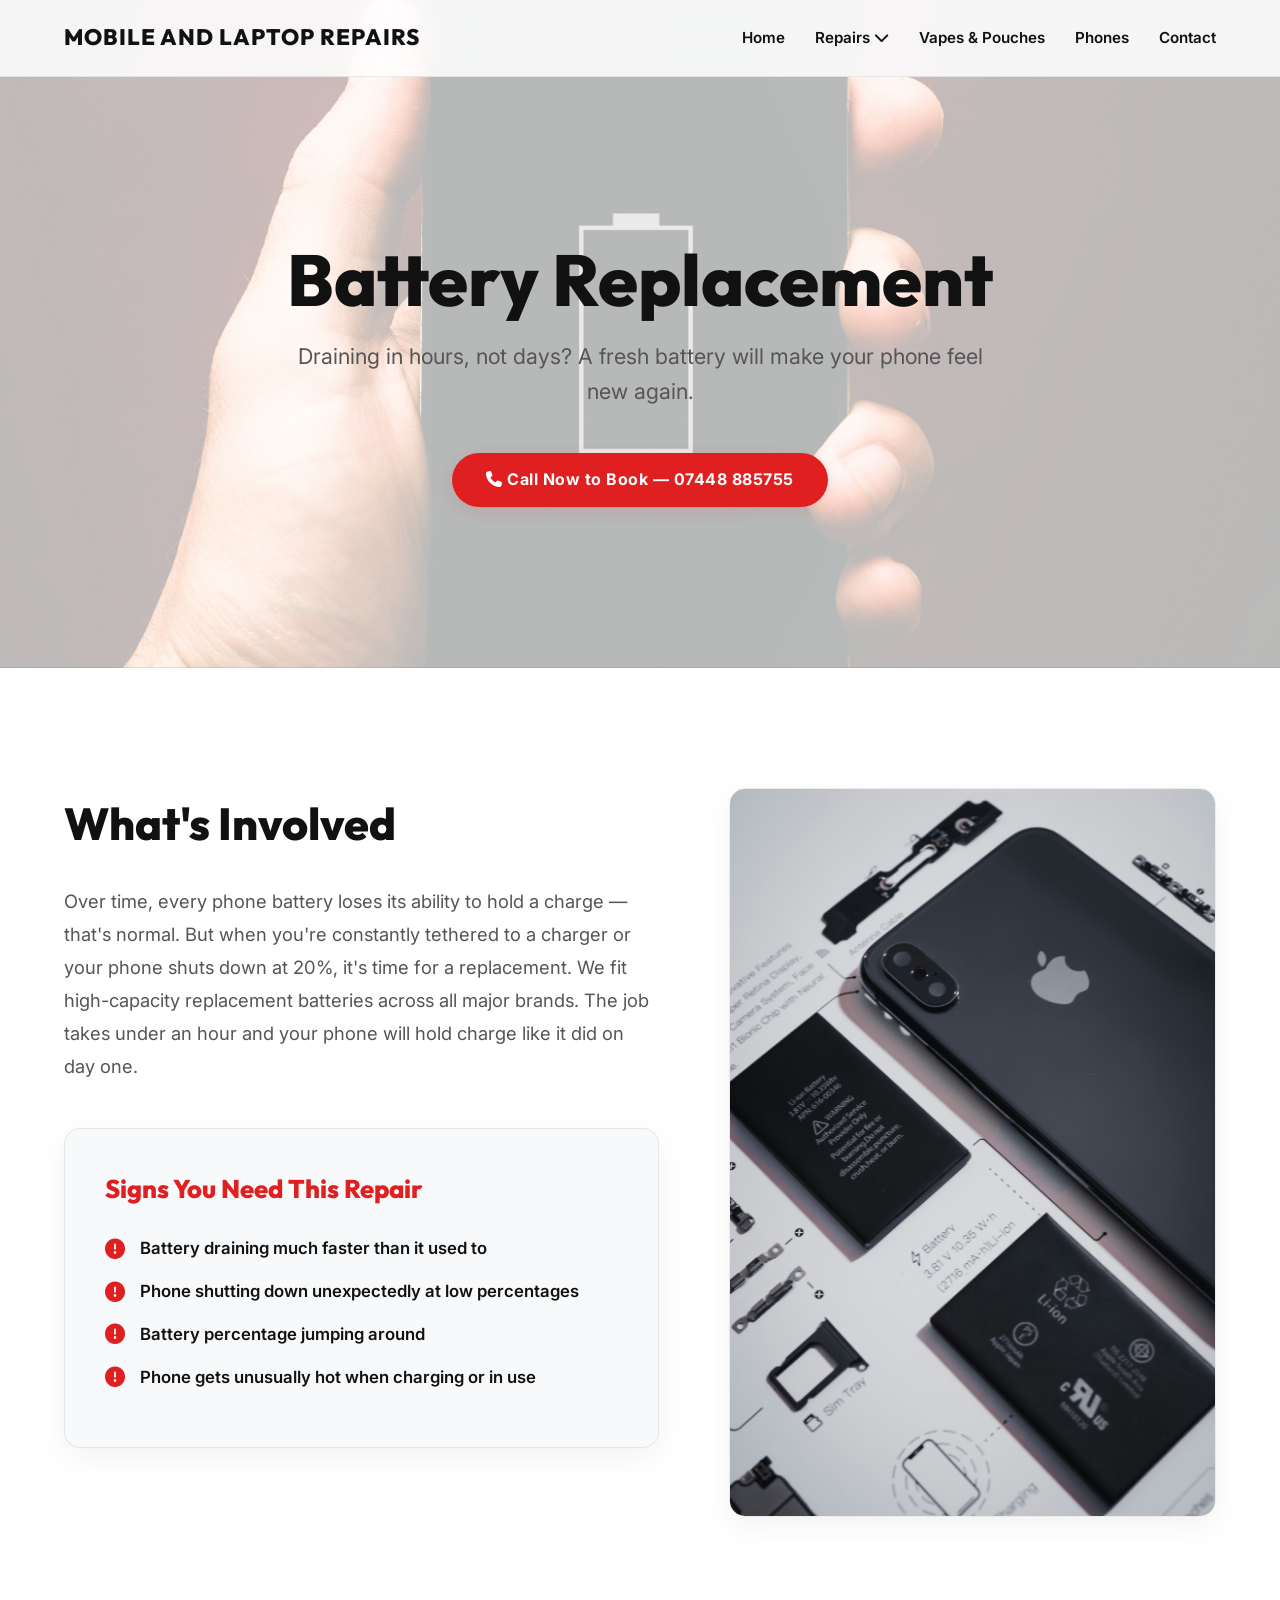
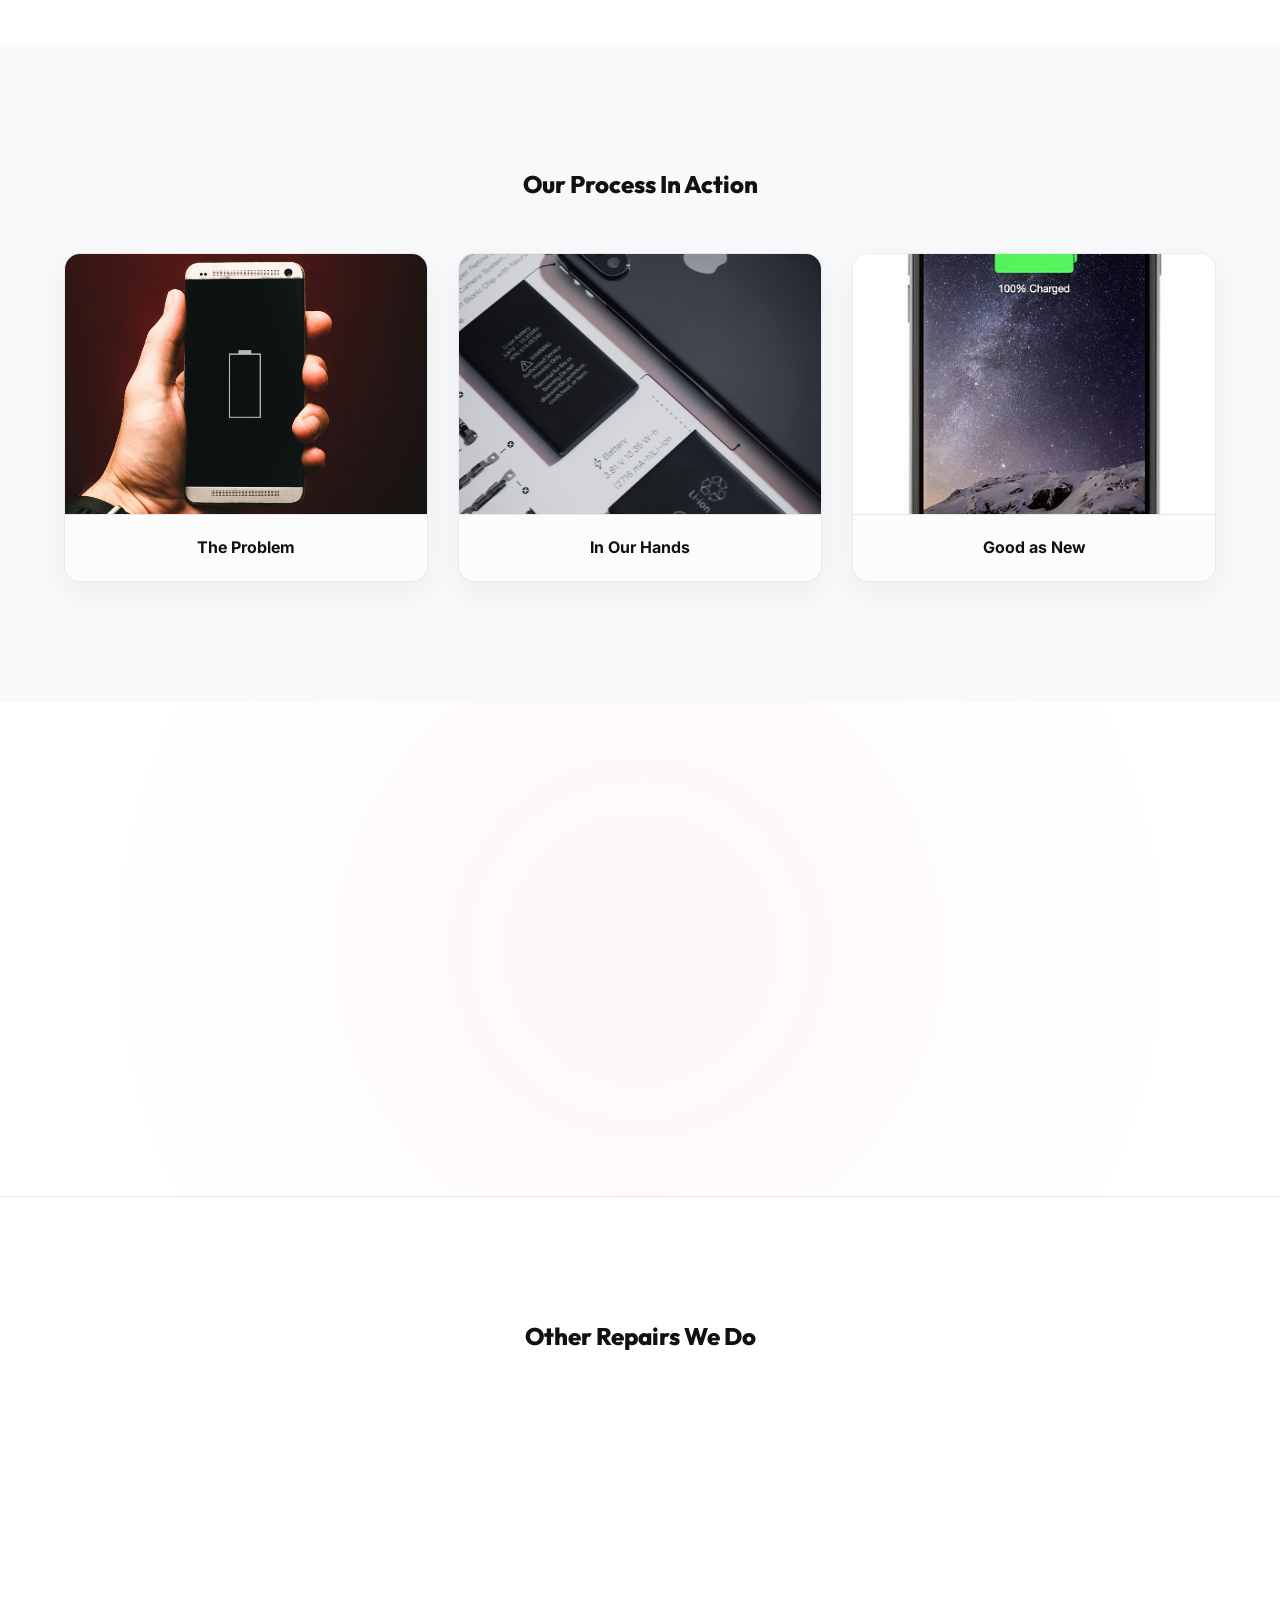
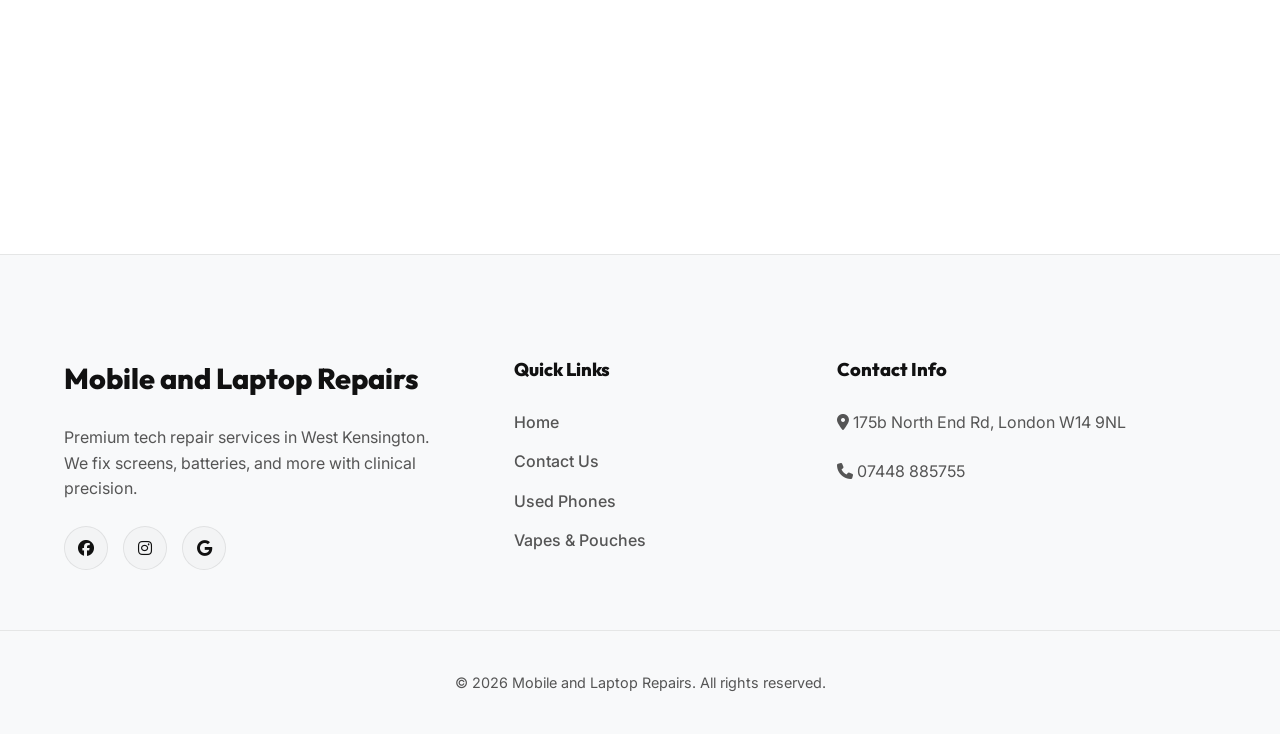
==== battery-replacement.html @ 9106fd94 "Initial commit of Mobile Tech Repair website" ====
<!DOCTYPE html>
<html lang="en">

<head>
    <meta charset="UTF-8">
    <meta name="viewport" content="width=device-width, initial-scale=1.0">
    <title>Battery Replacement | Mobile and Laptop Repairs</title>
    <link rel="stylesheet" href="style.css?v=4.0">
    <link rel="stylesheet" href="https://cdnjs.cloudflare.com/ajax/libs/font-awesome/6.4.0/css/all.min.css">
</head>

<body>
    
    <nav class="navbar">
        <div class="container nav-container">
            <a href="index.html" class="logo">Mobile and Laptop Repairs</a>
            <ul class="nav-links">
                <li><a href="index.html">Home</a></li>
                <li class="dropdown">
                    <a href="#">Repairs <i class="fa-solid fa-chevron-down"></i></a>
                    <ul class="dropdown-menu">
                        <li><a href="screen-repair.html">Screen Repair</a></li>
                        <li><a href="battery-replacement.html">Battery Replacement</a></li>
                        <li><a href="water-damage.html">Water Damage</a></li>
                        <li><a href="charging-port.html">Charging Port Repair</a></li>
                        <li><a href="phone-unlocking.html">Phone Unlocking</a></li>
                        <li><a href="laptop-tablet.html">Laptop & Tablet Repair</a></li>
                    </ul>
                </li>
                <li><a href="vapes-pouches.html">Vapes & Pouches</a></li>
                <li><a href="phones-in-store.html">Phones</a></li>
                <li><a href="contact.html">Contact</a></li>
            </ul>
            <div class="hamburger"><i class="fa-solid fa-bars"></i></div>
        </div>
    </nav>

    
    <!-- SECTION 1 — SERVICE HERO (Clean white translucent overlay to display natural colors clearly) -->
    <header class="service-hero" style="background-image: linear-gradient(rgba(255, 255, 255, 0.7), rgba(255, 255, 255, 0.7)), url('Battery dead image 1.jpg');">
        <div class="container service-hero-content reveal">
            <h1 class="service-hero-title">Battery Replacement</h1>
            <p class="service-hero-subtitle">Draining in hours, not days? A fresh battery will make your phone feel new again.</p>
            <a href="tel:07448885755" class="btn btn-primary"><i class="fa-solid fa-phone"></i> Call Now to Book — 07448 885755</a>
        </div>
    </header>

    <!-- SECTION 2 — WHAT WE DO & SECTION 3 — SIGNS YOU NEED THIS REPAIR -->
    <section class="service-details">
        <div class="container details-grid">
            <div class="details-left reveal">
                <h2>What's Involved</h2>
                <p class="details-body">Over time, every phone battery loses its ability to hold a charge — that's normal. But when you're constantly tethered to a charger or your phone shuts down at 20%, it's time for a replacement. We fit high-capacity replacement batteries across all major brands. The job takes under an hour and your phone will hold charge like it did on day one.</p>
                
                <div class="symptoms-box">
                    <h3>Signs You Need This Repair</h3>
                    <ul class="symptoms-list">
                        <li><i class='fa-solid fa-circle-exclamation'></i> Battery draining much faster than it used to</li><li><i class='fa-solid fa-circle-exclamation'></i> Phone shutting down unexpectedly at low percentages</li><li><i class='fa-solid fa-circle-exclamation'></i> Battery percentage jumping around</li><li><i class='fa-solid fa-circle-exclamation'></i> Phone gets unusually hot when charging or in use</li>
                    </ul>
                </div>
            </div>
            <div class="details-right reveal" style="transition-delay: 0.2s">
                <img src="Battery replacment page 2.jpg" alt="Technician working" class="details-img rounded shadow">
            </div>
        </div>
    </section>

    <!-- SECTION 4 — THREE-IMAGE GALLERY -->
    <section class="service-gallery bg-dark">
        <div class="container">
            <h2 class="section-title text-center">Our Process In Action</h2>
            
        <div class="gallery-grid-3">
            <div class="gallery-card">
                <div class="gallery-img-wrapper"><img src="Battery dead image 1.jpg" alt="The Problem"></div>
                <div class="gallery-caption">The Problem</div>
            </div>
            <div class="gallery-card">
                <div class="gallery-img-wrapper"><img src="Battery replacment page 2.jpg" alt="In Our Hands"></div>
                <div class="gallery-caption">In Our Hands</div>
            </div>
            <div class="gallery-card">
                <div class="gallery-img-wrapper"><img src="Battery fixed 100 percent.jpg" alt="Good as New"></div>
                <div class="gallery-caption">Good as New</div>
            </div>
        </div>
        
        </div>
    </section>

    <!-- SECTION 5 — CTA -->
    <section class="service-cta">
        <div class="container text-center reveal">
            <h2>Don't Wait — Get It Fixed Today</h2>
            <p>Most Battery Replacement repairs are completed the same day. Walk in or call ahead to check availability.</p>
            <a href="tel:07448885755" class="btn btn-primary"><i class="fa-solid fa-phone"></i> Call 07448 885755</a>
        </div>
    </section>

    <!-- SECTION 6 — RELATED SERVICES -->
    <section class="related-services">
        <div class="container">
            <h2 class="section-title text-center">Other Repairs We Do</h2>
            <div class="services-grid">
                
        <a href="screen-repair.html" class="service-card reveal">
            <div class="service-img" style="background-image: url('Screen broken screen repair page image 1.jpg')"></div>
            <div class="service-content">
                <h3>Screen Repair</h3>
                <p>Cracked, shattered or dead display — restored.</p>
            </div>
        </a>
        
        <a href="water-damage.html" class="service-card reveal">
            <div class="service-img" style="background-image: url('Water damage phone water damage image 1.jpg')"></div>
            <div class="service-content">
                <h3>Water Damage</h3>
                <p>Don't panic — bring it in fast and we can help.</p>
            </div>
        </a>
        
        <a href="charging-port.html" class="service-card reveal">
            <div class="service-img" style="background-image: url('Charger port being fixed.jpg')"></div>
            <div class="service-content">
                <h3>Charging Port</h3>
                <p>Loose connection or won't charge at all — sorted.</p>
            </div>
        </a>
        
            </div>
        </div>
    </section>

    
    <footer class="footer">
        <div class="container footer-grid">
            <div class="footer-col">
                <h3>Mobile and Laptop Repairs</h3>
                <p>Premium tech repair services in West Kensington. We fix screens, batteries, and more with clinical precision.</p>
                <div class="social-links">
                    <a href="#"><i class="fa-brands fa-facebook"></i></a>
                    <a href="#"><i class="fa-brands fa-instagram"></i></a>
                    <a href="#"><i class="fa-brands fa-google"></i></a>
                </div>
            </div>
            <div class="footer-col">
                <h4>Quick Links</h4>
                <ul>
                    <li><a href="index.html">Home</a></li>
                    <li><a href="contact.html">Contact Us</a></li>
                    <li><a href="phones-in-store.html">Used Phones</a></li>
                    <li><a href="vapes-pouches.html">Vapes & Pouches</a></li>
                </ul>
            </div>
            <div class="footer-col">
                <h4>Contact Info</h4>
                <p><i class="fa-solid fa-location-dot"></i> 175b North End Rd, London W14 9NL</p>
                <p><i class="fa-solid fa-phone"></i> 07448 885755</p>
            </div>
        </div>
        <div class="footer-bottom">
            <p>&copy; 2026 Mobile and Laptop Repairs. All rights reserved.</p>
        </div>
    </footer>

    
<script>
    // Mobile Menu
    const hamburger = document.querySelector('.hamburger');
    const navLinks = document.querySelector('.nav-links');
    
    hamburger.addEventListener('click', () => {
        navLinks.classList.toggle('active');
        hamburger.classList.toggle('active');
    });

    // Repairs dropdown click/touch toggle for easy navigation
    const dropdown = document.querySelector('.dropdown');
    const dropdownMenu = document.querySelector('.dropdown-menu');
    if (dropdown && dropdownMenu) {
        dropdown.addEventListener('click', (e) => {
            if (e.target.closest('a') && e.target.closest('a').getAttribute('href') === '#') {
                e.preventDefault();
                dropdownMenu.classList.toggle('show');
            }
        });
        document.addEventListener('click', (e) => {
            if (!dropdown.contains(e.target)) {
                dropdownMenu.classList.remove('show');
            }
        });
    }

    // Reveal on scroll
    window.addEventListener('scroll', () => {
        const reveals = document.querySelectorAll('.reveal');
        reveals.forEach(reveal => {
            const windowHeight = window.innerHeight;
            const revealTop = reveal.getBoundingClientRect().top;
            const revealPoint = 150;
            if (revealTop < windowHeight - revealPoint) {
                reveal.classList.add('active');
            }
        });
    });
</script>

</body>
</html>
---- style.css ----
@import url('https://fonts.googleapis.com/css2?family=Inter:wght@300;400;500;600;700;800&family=Outfit:wght@400;500;600;700;800&display=swap');

:root {
    --bg-body: #ffffff;
    --bg-card: #ffffff;
    --bg-alternate: #f8f9fa;
    --primary: #e02020;
    --primary-hover: #b31515;
    --primary-glow: rgba(224, 32, 32, 0.1);
    --text-main: #111111;
    --text-muted: #555555;
    --shadow: 0 10px 30px rgba(0,0,0,0.05);
    --border-radius: 16px;
    --font-heading: 'Outfit', sans-serif;
    --font-body: 'Inter', sans-serif;
    --border-color: rgba(0,0,0,0.08);
}

* {
    margin: 0;
    padding: 0;
    box-sizing: border-box;
}

body {
    font-family: var(--font-body);
    background-color: var(--bg-body);
    color: var(--text-main);
    line-height: 1.6;
    overflow-x: hidden;
}

h1, h2, h3, h4, .logo {
    font-family: var(--font-heading);
    font-weight: 800;
}

.container {
    max-width: 1200px;
    margin: 0 auto;
    padding: 0 24px;
}

.text-center { text-align: center; }
.mt-5 { margin-top: 3rem; }
.mt-3 { margin-top: 1.5rem; }
.mt-2 { margin-top: 1rem; }
.mb-5 { margin-bottom: 3rem; }
.highlight { color: var(--primary); }
.text-muted { color: var(--text-muted); }

.btn {
    display: inline-block;
    padding: 14px 34px;
    border-radius: 30px;
    text-decoration: none;
    font-weight: 700;
    transition: all 0.3s ease;
    cursor: pointer;
    border: none;
    letter-spacing: 0.5px;
}

.btn-primary {
    background-color: var(--primary);
    color: white;
    box-shadow: 0 4px 15px var(--primary-glow);
}

.btn-primary:hover {
    background-color: var(--primary-hover);
    transform: translateY(-3px);
    box-shadow: 0 6px 20px var(--primary-glow);
}

.btn-secondary {
    background-color: transparent;
    color: var(--text-main);
    border: 2px solid var(--text-main);
    margin-left: 15px;
}

.btn-secondary:hover {
    background-color: var(--text-main);
    color: white;
    transform: translateY(-3px);
}

.btn-outline {
    background-color: transparent;
    color: var(--primary);
    border: 2px solid var(--primary);
}

.btn-outline:hover {
    background-color: var(--primary);
    color: white;
    box-shadow: 0 4px 15px var(--primary-glow);
    transform: translateY(-3px);
}

.rounded { border-radius: var(--border-radius); }
.shadow { box-shadow: var(--shadow); }

/* Navbar */
.navbar {
    padding: 20px 0;
    position: fixed;
    width: 100%;
    top: 0;
    z-index: 1000;
    background: rgba(255, 255, 255, 0.85);
    backdrop-filter: blur(16px);
    border-bottom: 1px solid var(--border-color);
}

.nav-container {
    display: flex;
    justify-content: space-between;
    align-items: center;
}

.logo {
    font-size: 1.4rem;
    color: var(--text-main);
    text-decoration: none;
    text-transform: uppercase;
    letter-spacing: 1px;
}

.nav-links {
    display: flex;
    list-style: none;
    gap: 30px;
    align-items: center;
}

.nav-links a {
    color: var(--text-main);
    text-decoration: none;
    font-weight: 600;
    font-size: 0.95rem;
    transition: color 0.3s;
}

.nav-links a:hover { color: var(--primary); }

.dropdown { position: relative; }
.dropdown-menu {
    position: absolute;
    top: 100%;
    left: 0;
    background: var(--bg-card);
    min-width: 230px;
    padding: 10px 0;
    border-radius: 12px;
    box-shadow: var(--shadow);
    display: none;
    border: 1px solid var(--border-color);
    margin-top: 10px;
}

/* Hover bridge to prevent dropdown from disappearing when cursor is in the gap */
.dropdown-menu::before {
    content: '';
    position: absolute;
    top: -15px;
    left: 0;
    width: 100%;
    height: 15px;
    background: transparent;
}

.dropdown:hover .dropdown-menu,
.dropdown-menu.show {
    display: block;
}
.dropdown-menu li a {
    padding: 12px 24px;
    display: block;
    color: var(--text-main) !important;
}

.hamburger {
    display: none;
    color: var(--text-main);
    font-size: 1.5rem;
    cursor: pointer;
}

/* Hero */
.hero {
    padding: 200px 0 140px;
    background: radial-gradient(circle at top right, rgba(224, 32, 32, 0.04), transparent);
    border-bottom: 1px solid var(--border-color);
}

.hero-content {
    display: grid;
    grid-template-columns: 1.2fr 0.8fr;
    gap: 60px;
    align-items: center;
}

.hero-text h1 {
    font-size: 4rem;
    line-height: 1.1;
    margin-bottom: 24px;
}

.hero-text p {
    font-size: 1.2rem;
    color: var(--text-muted);
    margin-bottom: 40px;
    max-width: 500px;
}

.hero-btns {
    display: flex;
    align-items: center;
}

.hero-image img {
    width: 100%;
    border-radius: var(--border-radius);
    box-shadow: var(--shadow);
    border: 1px solid var(--border-color);
}

/* Trust Bar */
.trust-bar {
    padding: 30px 0;
    background: var(--bg-alternate);
    border-bottom: 1px solid var(--border-color);
}

.trust-grid {
    display: flex;
    justify-content: space-around;
    flex-wrap: wrap;
    gap: 30px;
}

.trust-item {
    font-weight: 700;
    display: flex;
    align-items: center;
    gap: 12px;
    font-size: 1.05rem;
    color: var(--text-main);
}

.trust-item i { color: var(--primary); font-size: 1.2rem; }

/* Services */
.services { padding: 120px 0; }
.section-header h2 {
    font-size: 3rem;
    margin-bottom: 15px;
}

.section-header p {
    color: var(--text-muted);
    margin-bottom: 60px;
    font-size: 1.1rem;
}

.services-grid {
    display: grid;
    grid-template-columns: repeat(auto-fit, minmax(320px, 1fr));
    gap: 30px;
}

.service-card {
    background: var(--bg-card);
    border-radius: var(--border-radius);
    overflow: hidden;
    text-decoration: none;
    color: var(--text-main);
    transition: transform 0.3s, box-shadow 0.3s, border-color 0.3s;
    border: 1px solid var(--border-color);
}

.service-card:hover {
    transform: translateY(-8px);
    box-shadow: 0 15px 40px rgba(0,0,0,0.08);
    border-color: var(--primary);
}

.service-img {
    height: 220px;
    background-size: cover;
    background-position: center;
    position: relative;
}

/* Removed the service-img fade-to-white washout overlay so images show in raw, beautiful colors */

.service-content { padding: 30px; }
.service-content h3 { margin-bottom: 12px; font-size: 1.4rem; color: var(--text-main); }
.service-content p {
    color: var(--text-muted);
    font-size: 0.95rem;
}

/* Before/After Section */
.before-after { padding: 100px 0; }
.bg-dark { background: var(--bg-alternate); }
.ba-grid {
    display: grid;
    grid-template-columns: 1fr 1fr;
    gap: 30px;
}

.ba-item {
    position: relative;
    border-radius: var(--border-radius);
    overflow: hidden;
    border: 1px solid var(--border-color);
    box-shadow: var(--shadow);
}

.ba-img {
    width: 100%;
    height: 500px;
    overflow: hidden;
    display: flex;
    align-items: center;
    justify-content: center;
}

.ba-img img {
    width: 100%;
    height: 100%;
    object-fit: cover;
    display: block;
}

@media (max-width: 992px) {
    .ba-img {
        height: 400px;
    }
}

@media (max-width: 768px) {
    .ba-img {
        height: 300px;
    }
}

/* About Section */
.about { padding: 120px 0; position: relative; }
.about-grid { display: grid; grid-template-columns: 1fr 1fr; gap: 60px; align-items: center; }
.about-images { display: flex; gap: 24px; }
.about-img-small { width: 48%; border-radius: var(--border-radius); object-fit: cover; box-shadow: var(--shadow); border: 1px solid var(--border-color); }
.about-content h2 { font-size: 3rem; margin-bottom: 24px; color: var(--text-main); }
.about-content p { color: var(--text-muted); font-size: 1.15rem; margin-bottom: 30px; line-height: 1.7; }

/* Teaser Sections (Vapes & Phones) */
.vapes-teaser, .phones-teaser {
    padding: 120px 0;
    border-bottom: 1px solid var(--border-color);
}

.teaser-grid {
    display: grid;
    grid-template-columns: 1.1fr 0.9fr;
    gap: 65px;
    align-items: center;
}

.teaser-grid.reverse {
    grid-template-columns: 0.9fr 1.1fr;
}

.teaser-grid.reverse .teaser-text {
    order: 2;
}

.teaser-grid.reverse .teaser-images {
    order: 1;
}

.teaser-text h2 {
    font-size: 3rem;
    margin-bottom: 20px;
    color: var(--text-main);
}

.teaser-text p {
    color: var(--text-muted);
    font-size: 1.15rem;
    line-height: 1.7;
    margin-bottom: 25px;
}

.teaser-images {
    display: flex;
    gap: 20px;
}

.teaser-img {
    width: 48%;
    object-fit: cover;
    border: 1px solid var(--border-color);
    border-radius: var(--border-radius);
    box-shadow: var(--shadow);
}

.phones-images-row {
    display: flex;
    gap: 15px;
    justify-content: center;
}

.phone-teaser-img {
    width: 31%;
    height: 180px;
    object-fit: contain;
    background: var(--bg-alternate);
    padding: 15px;
    border: 1px solid var(--border-color);
    border-radius: var(--border-radius);
    box-shadow: var(--shadow);
}

/* Reviews */
.reviews {
    padding: 120px 0;
    background: var(--bg-alternate);
}

.rating-display {
    display: flex;
    align-items: center;
    justify-content: center;
    gap: 15px;
    margin-bottom: 50px;
}

.stars {
    color: #ffb703;
    font-size: 1.5rem;
    letter-spacing: 2px;
}

.rating-num { font-weight: 700; font-size: 1.25rem; color: var(--text-main); }
.review-count { color: var(--text-muted); }

.reviews-grid {
    display: grid;
    grid-template-columns: repeat(auto-fit, minmax(320px, 1fr));
    gap: 30px;
}

.review-card {
    background: var(--bg-card);
    padding: 40px;
    border-radius: var(--border-radius);
    border: 1px solid var(--border-color);
    box-shadow: var(--shadow);
    transition: transform 0.3s;
}

.review-card:hover {
    transform: translateY(-5px);
}

.review-header {
    display: flex;
    align-items: center;
    gap: 15px;
    margin-bottom: 24px;
}

.avatar {
    width: 54px;
    height: 54px;
    background: var(--primary);
    color: white;
    border-radius: 50%;
    display: flex;
    align-items: center;
    justify-content: center;
    font-weight: 700;
    font-size: 1.3rem;
}

.review-card p {
    font-style: italic;
    color: var(--text-muted);
    font-size: 1rem;
    line-height: 1.6;
}

/* CTA (Beautiful bright white themed bottom section with a colorful, subtle overlay) */
.cta {
    padding: 120px 0;
    background: linear-gradient(rgba(255, 255, 255, 0.72), rgba(255, 255, 255, 0.72)), url('technician.jpg.jpg');
    background-size: cover;
    background-position: center;
    background-attachment: fixed;
    text-align: center;
    color: var(--text-main);
    border-top: 1px solid var(--border-color);
    border-bottom: 1px solid var(--border-color);
}

.cta h2 { font-size: 3.2rem; margin-bottom: 20px; color: var(--text-main) !important; }
.cta p { font-size: 1.25rem; margin-bottom: 40px; color: var(--text-muted); max-width: 600px; margin-left: auto; margin-right: auto; }
.cta-btns { display: flex; justify-content: center; gap: 20px; }

.cta .btn-outline {
    border: 2px solid var(--primary);
    color: var(--primary);
}
.cta .btn-outline:hover {
    background-color: var(--primary);
    color: white;
    box-shadow: 0 4px 15px var(--primary-glow);
    transform: translateY(-3px);
}

/* Page Header */
.page-header {
    padding: 220px 0 80px;
    background: var(--bg-alternate);
    text-align: center;
    border-bottom: 1px solid var(--border-color);
}

.page-header h1 { font-size: 3.6rem; margin-bottom: 12px; color: var(--text-main); }
.page-header p { color: var(--text-muted); font-size: 1.15rem; }

/* Service Pages Specific Styles */
.service-hero {
    padding: 240px 0 160px;
    background-size: cover;
    background-position: center;
    text-align: center;
    border-bottom: 1px solid var(--border-color);
    color: var(--text-main); /* Dark text for light overlay */
}

.service-hero-title {
    font-size: 4.5rem;
    margin-bottom: 20px;
    line-height: 1.1;
    color: var(--text-main) !important;
}

.service-hero-subtitle {
    font-size: 1.35rem;
    color: var(--text-muted);
    margin-bottom: 45px;
    max-width: 700px;
    margin-left: auto;
    margin-right: auto;
    line-height: 1.6;
}

.service-details {
    padding: 120px 0;
}

.details-grid {
    display: grid;
    grid-template-columns: 1.1fr 0.9fr;
    gap: 70px;
    align-items: flex-start;
}

.details-left h2 {
    font-size: 2.8rem;
    margin-bottom: 25px;
    color: var(--text-main);
}

.details-body {
    font-size: 1.15rem;
    line-height: 1.8;
    color: var(--text-muted);
    margin-bottom: 45px;
}

.symptoms-box {
    background: var(--bg-alternate);
    padding: 40px;
    border-radius: var(--border-radius);
    border: 1px solid var(--border-color);
    box-shadow: var(--shadow);
}

.symptoms-box h3 {
    font-size: 1.6rem;
    margin-bottom: 25px;
    color: var(--primary);
}

.symptoms-list {
    list-style: none;
}

.symptoms-list li {
    font-size: 1.05rem;
    margin-bottom: 16px;
    display: flex;
    align-items: center;
    gap: 15px;
    font-weight: 600;
    color: var(--text-main);
}

.symptoms-list li i {
    color: var(--primary);
    font-size: 1.25rem;
}

.details-img {
    width: 100%;
    border: 1px solid var(--border-color);
}

.service-gallery {
    padding: 120px 0;
}

.gallery-grid-3 {
    display: grid;
    grid-template-columns: repeat(3, 1fr);
    gap: 30px;
    margin-top: 50px;
}

.gallery-grid-4 {
    display: grid;
    grid-template-columns: repeat(4, 1fr);
    gap: 20px;
    margin-top: 50px;
}

.gallery-card {
    background: var(--bg-card);
    border-radius: var(--border-radius);
    overflow: hidden;
    border: 1px solid var(--border-color);
    box-shadow: var(--shadow);
    transition: transform 0.3s;
}

.gallery-card:hover {
    transform: translateY(-5px);
}

.gallery-img-wrapper {
    height: 260px;
    overflow: hidden;
}

.gallery-img-wrapper img {
    width: 100%;
    height: 100%;
    object-fit: cover;
    display: block;
}

.gallery-caption {
    padding: 20px;
    text-align: center;
    font-weight: 700;
    font-size: 1rem;
    color: var(--text-main);
    background: rgba(0,0,0,0.01);
    border-top: 1px solid var(--border-color);
}

.service-cta {
    padding: 120px 0;
    background: radial-gradient(circle, rgba(224,32,32,0.04) 0%, transparent 80%);
    text-align: center;
    border-bottom: 1px solid var(--border-color);
}

.service-cta h2 {
    font-size: 3rem;
    margin-bottom: 20px;
    color: var(--text-main);
}

.service-cta p {
    font-size: 1.25rem;
    color: var(--text-muted);
    margin-bottom: 40px;
    max-width: 600px;
    margin-left: auto;
    margin-right: auto;
}

.related-services {
    padding: 120px 0;
}

/* Contact Page Styles */
.contact-section { padding: 120px 0; }
.contact-grid {
    display: grid;
    grid-template-columns: 1fr 1fr;
    gap: 70px;
}

.info-item {
    display: flex;
    gap: 25px;
    margin-bottom: 45px;
}

.info-item i {
    width: 58px;
    height: 58px;
    background: rgba(224, 32, 32, 0.04);
    color: var(--primary);
    border-radius: 50%;
    display: flex;
    align-items: center;
    justify-content: center;
    font-size: 1.4rem;
    flex-shrink: 0;
    border: 1px solid rgba(224,32,32,0.1);
}

.info-item h3 { margin-bottom: 8px; font-size: 1.35rem; color: var(--text-main); }
.info-item p { color: var(--text-muted); font-size: 1.05rem; line-height: 1.6; }

.image-content img { width: 100%; border: 1px solid var(--border-color); }

.contact-map {
    padding: 120px 0;
}

.map-wrapper iframe {
    border: 1px solid var(--border-color) !important;
}

/* Vapes Page Styles */
.vapes-section { padding: 120px 0; }
.vapes-category {
    margin-bottom: 100px;
}
.vapes-category:last-child {
    margin-bottom: 0;
}
.category-title {
    font-size: 2.8rem;
    text-align: center;
    margin-bottom: 15px;
    color: var(--text-main);
}
.category-subtitle {
    color: var(--text-muted);
    font-size: 1.15rem;
    max-width: 800px;
    margin-left: auto;
    margin-right: auto;
    line-height: 1.6;
}

.pouches-grid {
    display: grid;
    grid-template-columns: repeat(5, 1fr);
    gap: 20px;
}

.vapes-grid-disposable {
    display: grid;
    grid-template-columns: repeat(2, 1fr);
    gap: 30px;
    max-width: 800px;
    margin-left: auto;
    margin-right: auto;
}

.vape-card {
    background: var(--bg-card);
    padding: 40px 24px;
    border-radius: var(--border-radius);
    text-align: center;
    border: 1px solid var(--border-color);
    box-shadow: var(--shadow);
    transition: transform 0.3s, border-color 0.3s;
}

.vape-card:hover {
    transform: translateY(-5px);
    border-color: var(--primary);
}

.vape-card img {
    width: 100%;
    height: 160px;
    object-fit: contain;
    margin-bottom: 24px;
}

.vape-card h3 { margin-bottom: 0; font-size: 1.25rem; color: var(--text-main); }

.disclaimer-box {
    background: rgba(224, 32, 32, 0.03);
    border: 1px solid rgba(224, 32, 32, 0.1);
    padding: 30px;
    border-radius: var(--border-radius);
    text-align: center;
    max-width: 800px;
    margin-left: auto;
    margin-right: auto;
}

.disclaimer-box p {
    color: var(--text-main);
    font-weight: 600;
    font-size: 0.95rem;
    line-height: 1.6;
}

/* Phones Page Styles */
.phones-section { padding: 120px 0; }
.phones-intro {
    display: grid;
    grid-template-columns: 1.2fr 0.8fr;
    gap: 65px;
    align-items: center;
    background: var(--bg-card);
    padding: 60px;
    border-radius: var(--border-radius);
    border: 1px solid var(--border-color);
    box-shadow: var(--shadow);
}

.phones-intro .text-content h2 {
    font-size: 2.8rem;
    margin-bottom: 20px;
    color: var(--text-main);
}

.phones-intro .text-content p {
    color: var(--text-muted);
    font-size: 1.15rem;
    line-height: 1.7;
}

.phones-grid {
    display: grid;
    grid-template-columns: repeat(3, 1fr);
    gap: 30px;
}

.phone-card {
    background: var(--bg-card);
    padding: 40px 30px;
    border-radius: var(--border-radius);
    text-align: center;
    border: 1px solid var(--border-color);
    position: relative;
    box-shadow: var(--shadow);
    transition: transform 0.3s, border-color 0.3s;
}

.phone-card:hover {
    transform: translateY(-5px);
    border-color: var(--primary);
}

.phone-card img {
    width: 100%;
    height: 220px;
    object-fit: contain;
    margin-bottom: 25px;
}

.phone-card h3 { margin-bottom: 15px; font-size: 1.2rem; color: var(--text-main); }

.badge {
    display: inline-block;
    background: rgba(224, 32, 32, 0.06);
    color: var(--primary);
    padding: 6px 16px;
    border-radius: 20px;
    font-size: 0.75rem;
    font-weight: 700;
    text-transform: uppercase;
    letter-spacing: 0.5px;
    border: 1px solid rgba(224,32,32,0.1);
}

/* Footer */
.footer {
    padding: 100px 0 40px;
    background: var(--bg-alternate);
    border-top: 1px solid var(--border-color);
    color: var(--text-main);
}

.footer-grid {
    display: grid;
    grid-template-columns: 1.5fr 1fr 1.5fr;
    gap: 70px;
    margin-bottom: 60px;
}

.footer-col h3 { font-size: 1.8rem; margin-bottom: 24px; color: var(--text-main); }
.footer-col h4 { margin-bottom: 25px; font-size: 1.15rem; color: var(--text-main); }
.footer-col p { color: var(--text-muted); font-size: 1rem; margin-bottom: 24px; line-height: 1.6; }

.social-links { display: flex; gap: 15px; }
.social-links a {
    width: 44px;
    height: 44px;
    background: rgba(0,0,0,0.02);
    border-radius: 50%;
    display: flex;
    align-items: center;
    justify-content: center;
    color: var(--text-main);
    text-decoration: none;
    transition: 0.3s;
    border: 1px solid var(--border-color);
}

.social-links a:hover { background: var(--primary); border-color: var(--primary); color: white; transform: translateY(-3px); }

.footer-col ul { list-style: none; }
.footer-col ul li { margin-bottom: 14px; }
.footer-col ul li a {
    color: var(--text-muted);
    text-decoration: none;
    transition: 0.3s;
    font-weight: 500;
}

.footer-col ul li a:hover { color: var(--primary); }

.footer-bottom {
    text-align: center;
    padding-top: 40px;
    border-top: 1px solid var(--border-color);
    color: var(--text-muted);
    font-size: 0.9rem;
    background: var(--bg-alternate);
}

/* Animations */
.reveal {
    opacity: 0;
    transform: translateY(30px);
    transition: all 0.8s ease;
}

.reveal.active {
    opacity: 1;
    transform: translateY(0);
}

/* About Section */
.about { padding: 120px 0; position: relative; }
.about-grid { display: grid; grid-template-columns: 1fr 1fr; gap: 60px; align-items: center; }
.about-images { display: flex; gap: 24px; }
.about-img-small { width: 48%; border-radius: var(--border-radius); object-fit: cover; box-shadow: var(--shadow); }
.about-content h2 { font-size: 3rem; margin-bottom: 24px; }
.about-content p { color: var(--text-muted); font-size: 1.15rem; margin-bottom: 30px; }

/* Hamburger light style */
.hamburger i {
    color: var(--text-main) !important;
}

/* Responsive */
@media (max-width: 1200px) {
    .pouches-grid {
        grid-template-columns: repeat(3, 1fr);
    }
}

@media (max-width: 992px) {
    .hero-text h1 { font-size: 3rem; }
    .hero-content, .repair-grid, .contact-grid, .phones-intro, .about-grid, .teaser-grid, .teaser-grid.reverse, .details-grid {
        grid-template-columns: 1fr;
        text-align: center;
    }
    .teaser-grid.reverse .teaser-text {
        order: 1;
    }
    .teaser-grid.reverse .teaser-images {
        order: 2;
    }
    .about-images, .teaser-images { justify-content: center; }
    .hero-text p { margin: 0 auto 35px; }
    .footer-grid { grid-template-columns: 1fr 1fr; }
    .hero-btns { justify-content: center; }
    .check-list li { justify-content: center; }
    .gallery-grid-3, .gallery-grid-4, .phones-grid {
        grid-template-columns: repeat(2, 1fr);
    }
    .vapes-grid-disposable {
        grid-template-columns: 1fr;
        max-width: 400px;
    }
}

@media (max-width: 768px) {
    .nav-links {
        display: none;
        flex-direction: column;
        position: absolute;
        top: 100%;
        left: 0;
        width: 100%;
        background: var(--bg-card);
        padding: 30px;
        text-align: center;
        border-bottom: 1px solid var(--border-color);
    }
    .nav-links.active { display: flex; }
    .hamburger { display: block; }
    .footer-grid { grid-template-columns: 1fr; }
    .gallery-grid-3, .gallery-grid-4, .phones-grid, .pouches-grid {
        grid-template-columns: 1fr;
    }
    .phone-teaser-img {
        height: 120px;
    }
}
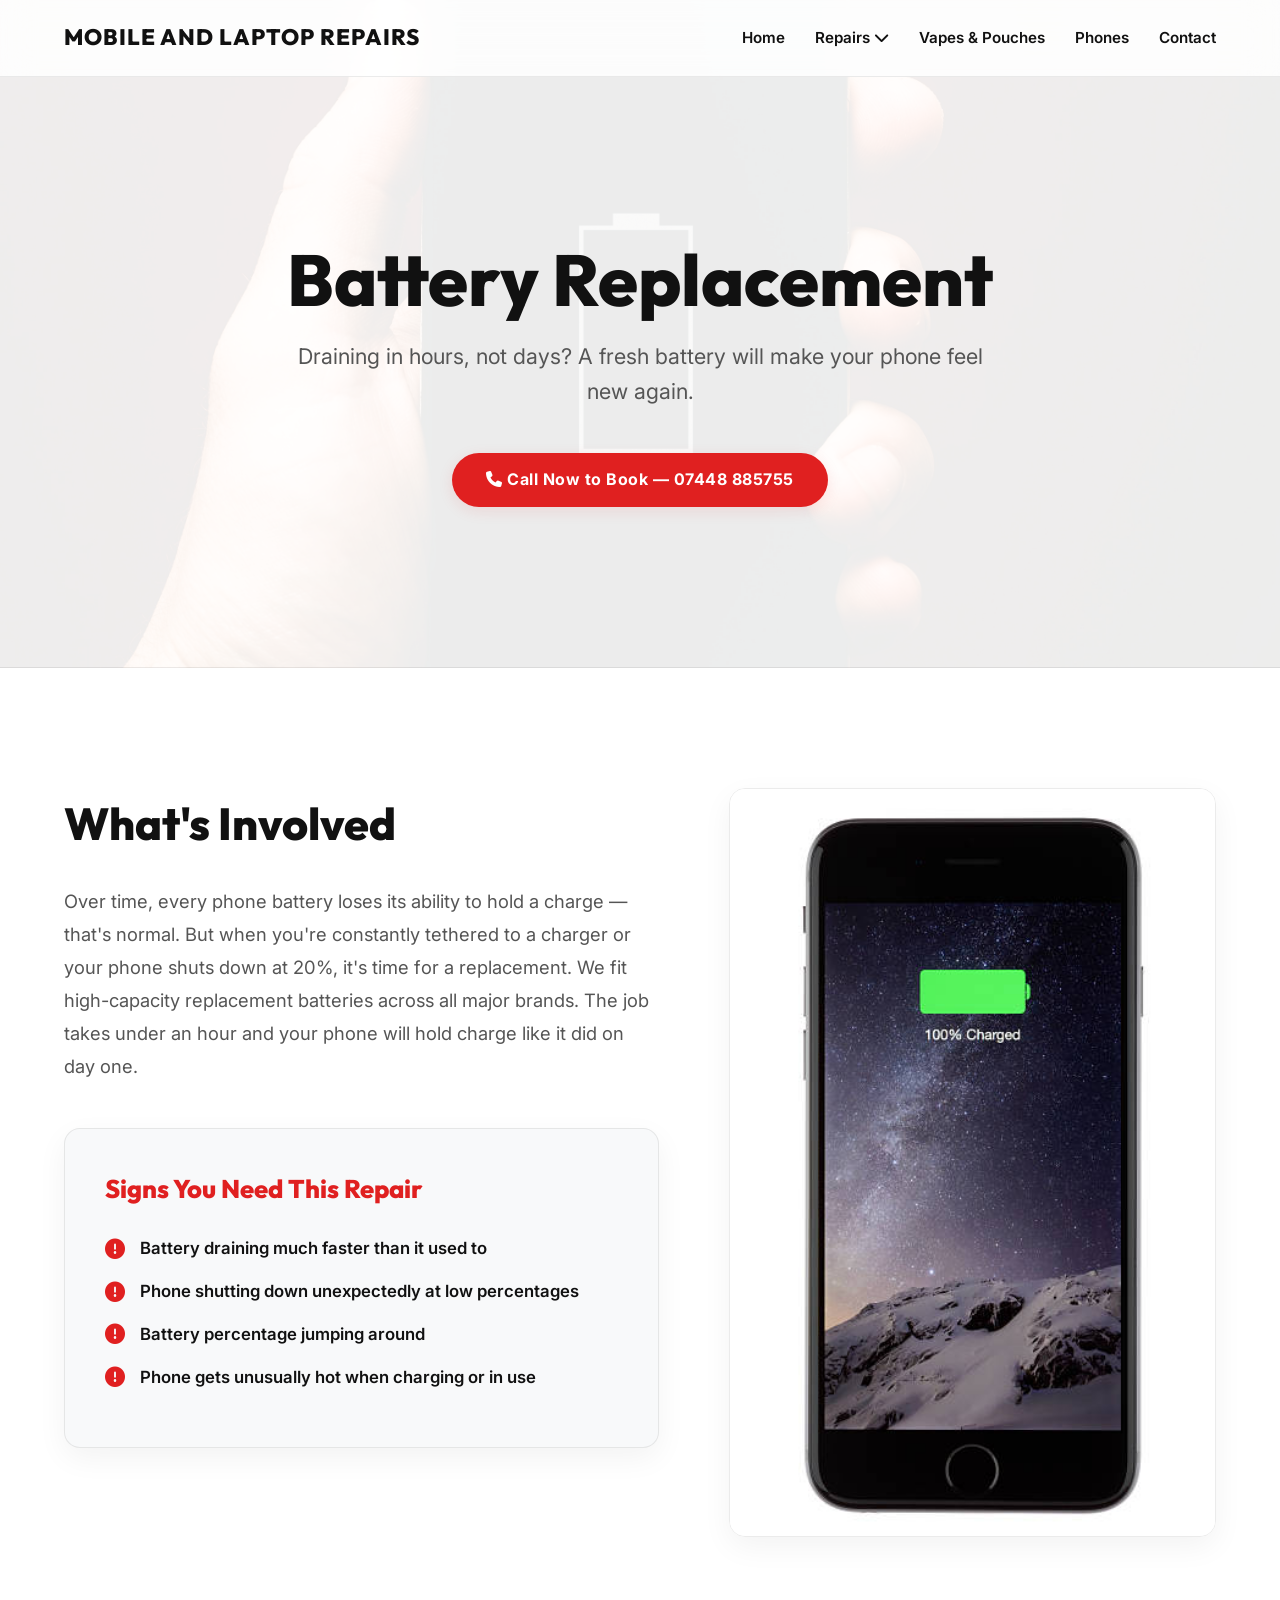
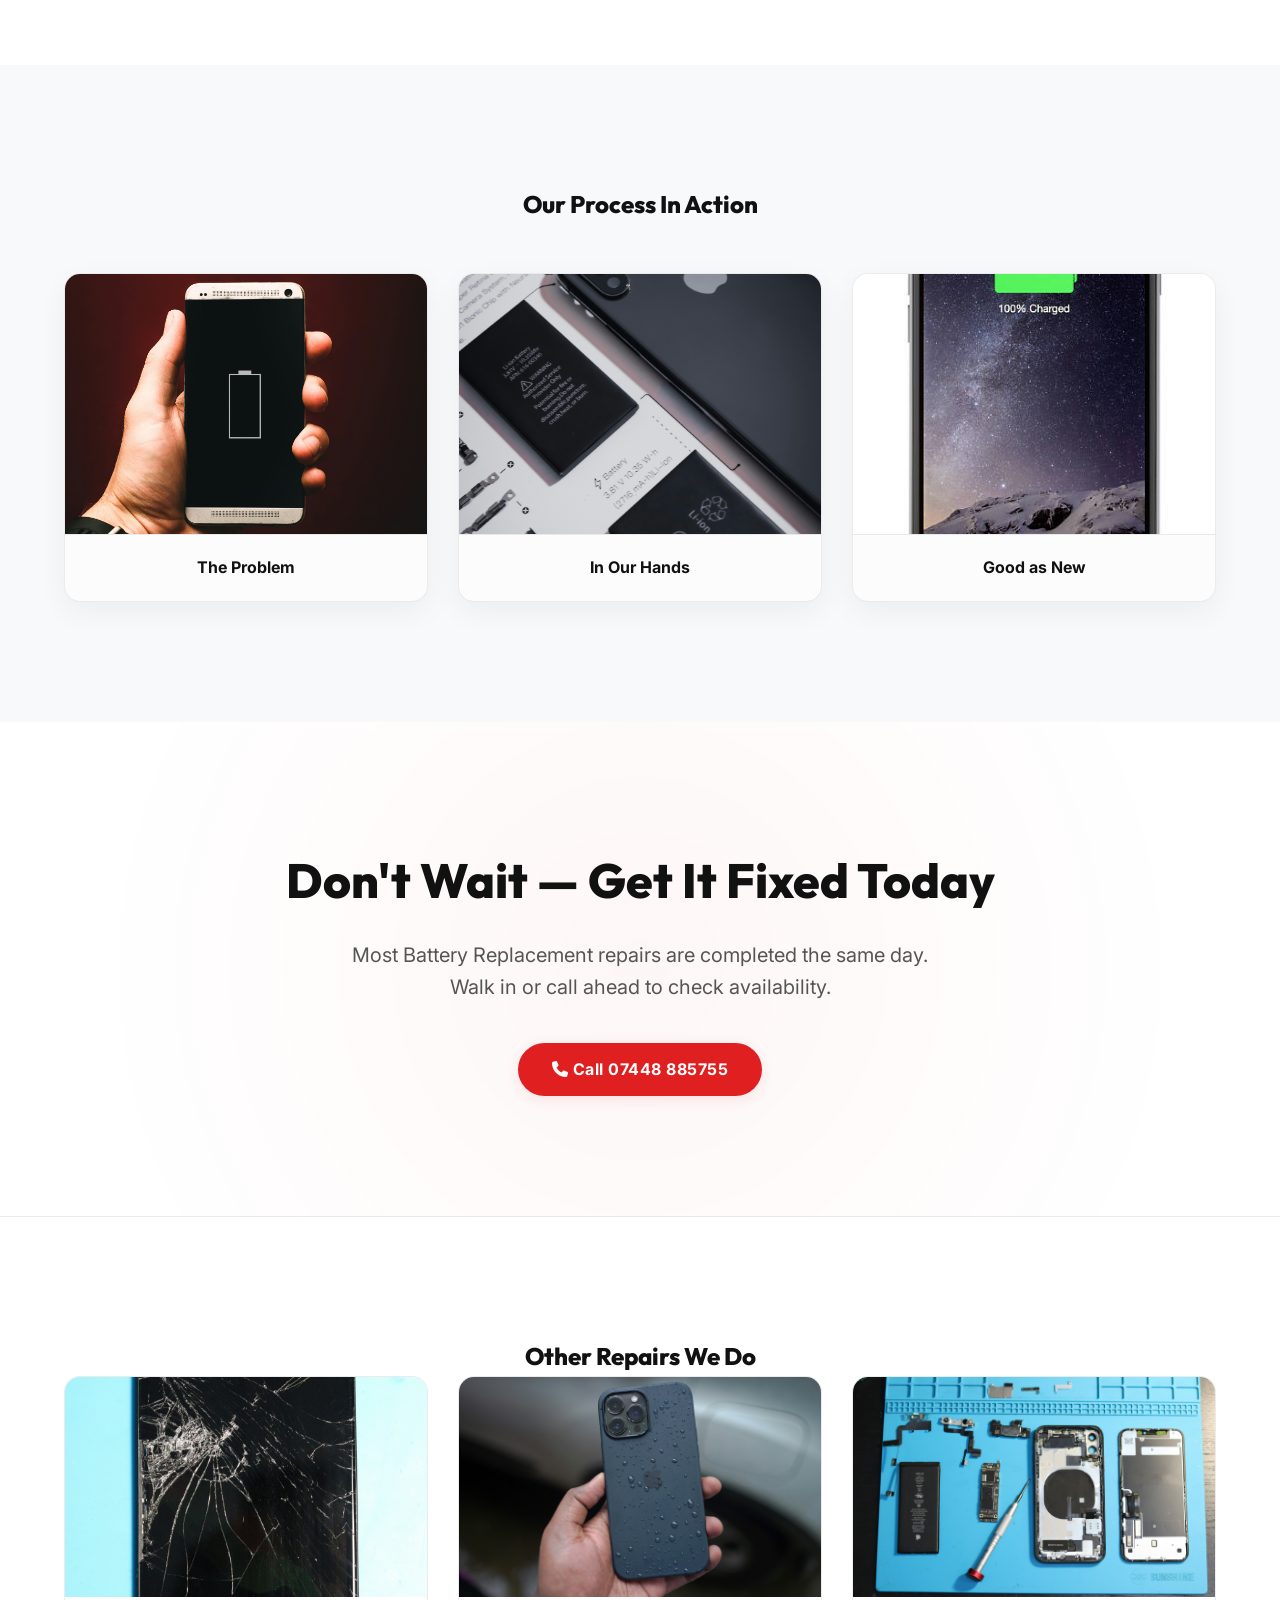
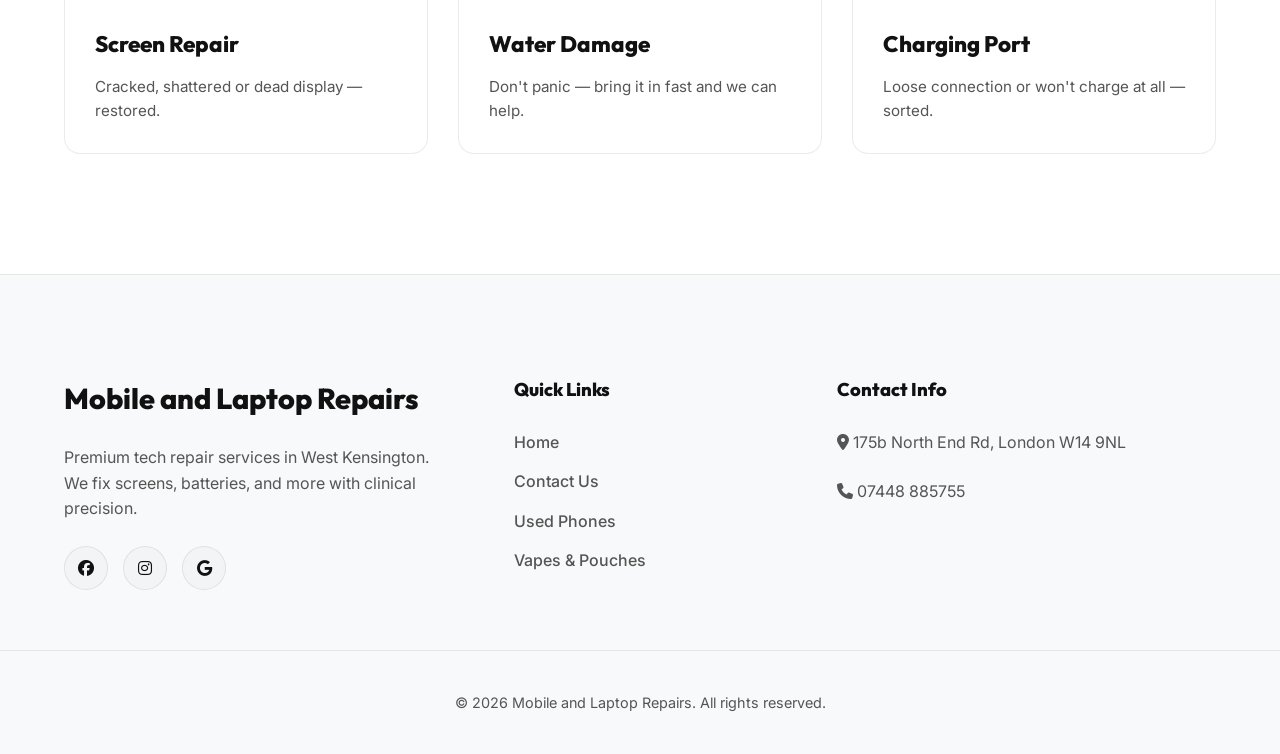
==== commit 38cd78e0: "Fix UI bugs, mobile navigation, layouts, and image scaling issues" ====
--- a/battery-replacement.html
+++ b/battery-replacement.html
@@ -37,7 +37,7 @@
 
     
     <!-- SECTION 1 — SERVICE HERO (Clean white translucent overlay to display natural colors clearly) -->
-    <header class="service-hero" style="background-image: linear-gradient(rgba(255, 255, 255, 0.7), rgba(255, 255, 255, 0.7)), url('Battery dead image 1.jpg');">
+    <header class="service-hero" style="background-image: linear-gradient(rgba(255, 255, 255, 0.92), rgba(255, 255, 255, 0.92)), url('Battery dead image 1.jpg');">
         <div class="container service-hero-content reveal">
             <h1 class="service-hero-title">Battery Replacement</h1>
             <p class="service-hero-subtitle">Draining in hours, not days? A fresh battery will make your phone feel new again.</p>
@@ -60,7 +60,7 @@
                 </div>
             </div>
             <div class="details-right reveal" style="transition-delay: 0.2s">
-                <img src="Battery replacment page 2.jpg" alt="Technician working" class="details-img rounded shadow">
+                <img src="Battery fixed 100 percent.jpg" alt="Repaired device" class="details-img rounded shadow">
             </div>
         </div>
     </section>
@@ -192,17 +192,21 @@
     }
 
     // Reveal on scroll
-    window.addEventListener('scroll', () => {
+    const checkReveals = () => {
         const reveals = document.querySelectorAll('.reveal');
         reveals.forEach(reveal => {
             const windowHeight = window.innerHeight;
             const revealTop = reveal.getBoundingClientRect().top;
-            const revealPoint = 150;
+            const revealPoint = 80;
             if (revealTop < windowHeight - revealPoint) {
                 reveal.classList.add('active');
             }
         });
-    });
+    };
+    window.addEventListener('scroll', checkReveals);
+    window.addEventListener('DOMContentLoaded', checkReveals);
+    window.addEventListener('load', checkReveals);
+    setTimeout(checkReveals, 100);
 </script>
 
 </body>
--- a/style.css
+++ b/style.css
@@ -333,7 +333,8 @@
 .ba-img img {
     width: 100%;
     height: 100%;
-    object-fit: cover;
+    object-fit: contain;
+    background: var(--bg-alternate);
     display: block;
 }
 
@@ -823,7 +824,7 @@
 }
 
 /* Phones Page Styles */
-.phones-section { padding: 120px 0; }
+.phones-section { padding: 120px 0; text-align: center; }
 .phones-intro {
     display: grid;
     grid-template-columns: 1.2fr 0.8fr;
@@ -834,6 +835,12 @@
     border-radius: var(--border-radius);
     border: 1px solid var(--border-color);
     box-shadow: var(--shadow);
+    text-align: center;
+}
+
+.phones-intro .text-content {
+    text-align: center;
+    margin: 0 auto;
 }
 
 .phones-intro .text-content h2 {
@@ -846,6 +853,7 @@
     color: var(--text-muted);
     font-size: 1.15rem;
     line-height: 1.7;
+    font-style: normal !important;
 }
 
 .phones-grid {
@@ -992,6 +1000,17 @@
     .teaser-grid.reverse .teaser-images {
         order: 2;
     }
+    .about-grid {
+        display: flex !important;
+        flex-direction: column !important;
+    }
+    .about-content {
+        order: 1 !important;
+    }
+    .about-images {
+        order: 2 !important;
+        margin-top: 30px !important;
+    }
     .about-images, .teaser-images { justify-content: center; }
     .hero-text p { margin: 0 auto 35px; }
     .footer-grid { grid-template-columns: 1fr 1fr; }
@@ -1013,13 +1032,28 @@
         position: absolute;
         top: 100%;
         left: 0;
-        width: 100%;
+        width: 100% !important;
+        box-sizing: border-box;
         background: var(--bg-card);
         padding: 30px;
         text-align: center;
         border-bottom: 1px solid var(--border-color);
+        z-index: 1001;
     }
     .nav-links.active { display: flex; }
+    .nav-links .dropdown-menu {
+        position: static;
+        width: 100%;
+        box-shadow: none;
+        border: none;
+        background: rgba(0,0,0,0.02);
+        margin-top: 10px;
+        border-radius: 8px;
+    }
+    .nav-links .dropdown-menu li a {
+        text-align: center;
+        padding: 10px 0;
+    }
     .hamburger { display: block; }
     .footer-grid { grid-template-columns: 1fr; }
     .gallery-grid-3, .gallery-grid-4, .phones-grid, .pouches-grid {
@@ -1028,4 +1062,29 @@
     .phone-teaser-img {
         height: 120px;
     }
-}
+    .service-hero-title {
+        font-size: 2.5rem !important;
+    }
+    .service-hero {
+        padding: 160px 0 100px !important;
+    }
+    .service-cta h2, .cta h2, .phones-cta h2, .vapes-cta h2, .phones-intro .text-content p, .phones-intro-text {
+        font-style: normal !important;
+        text-align: center !important;
+    }
+    .info-item {
+        flex-direction: column !important;
+        align-items: center !important;
+        text-align: center !important;
+        gap: 15px !important;
+        margin-bottom: 35px !important;
+    }
+    .phones-intro {
+        padding: 20px !important;
+    }
+    .phones-intro img {
+        margin: 0 auto;
+        display: block;
+        max-width: 100%;
+    }
+}
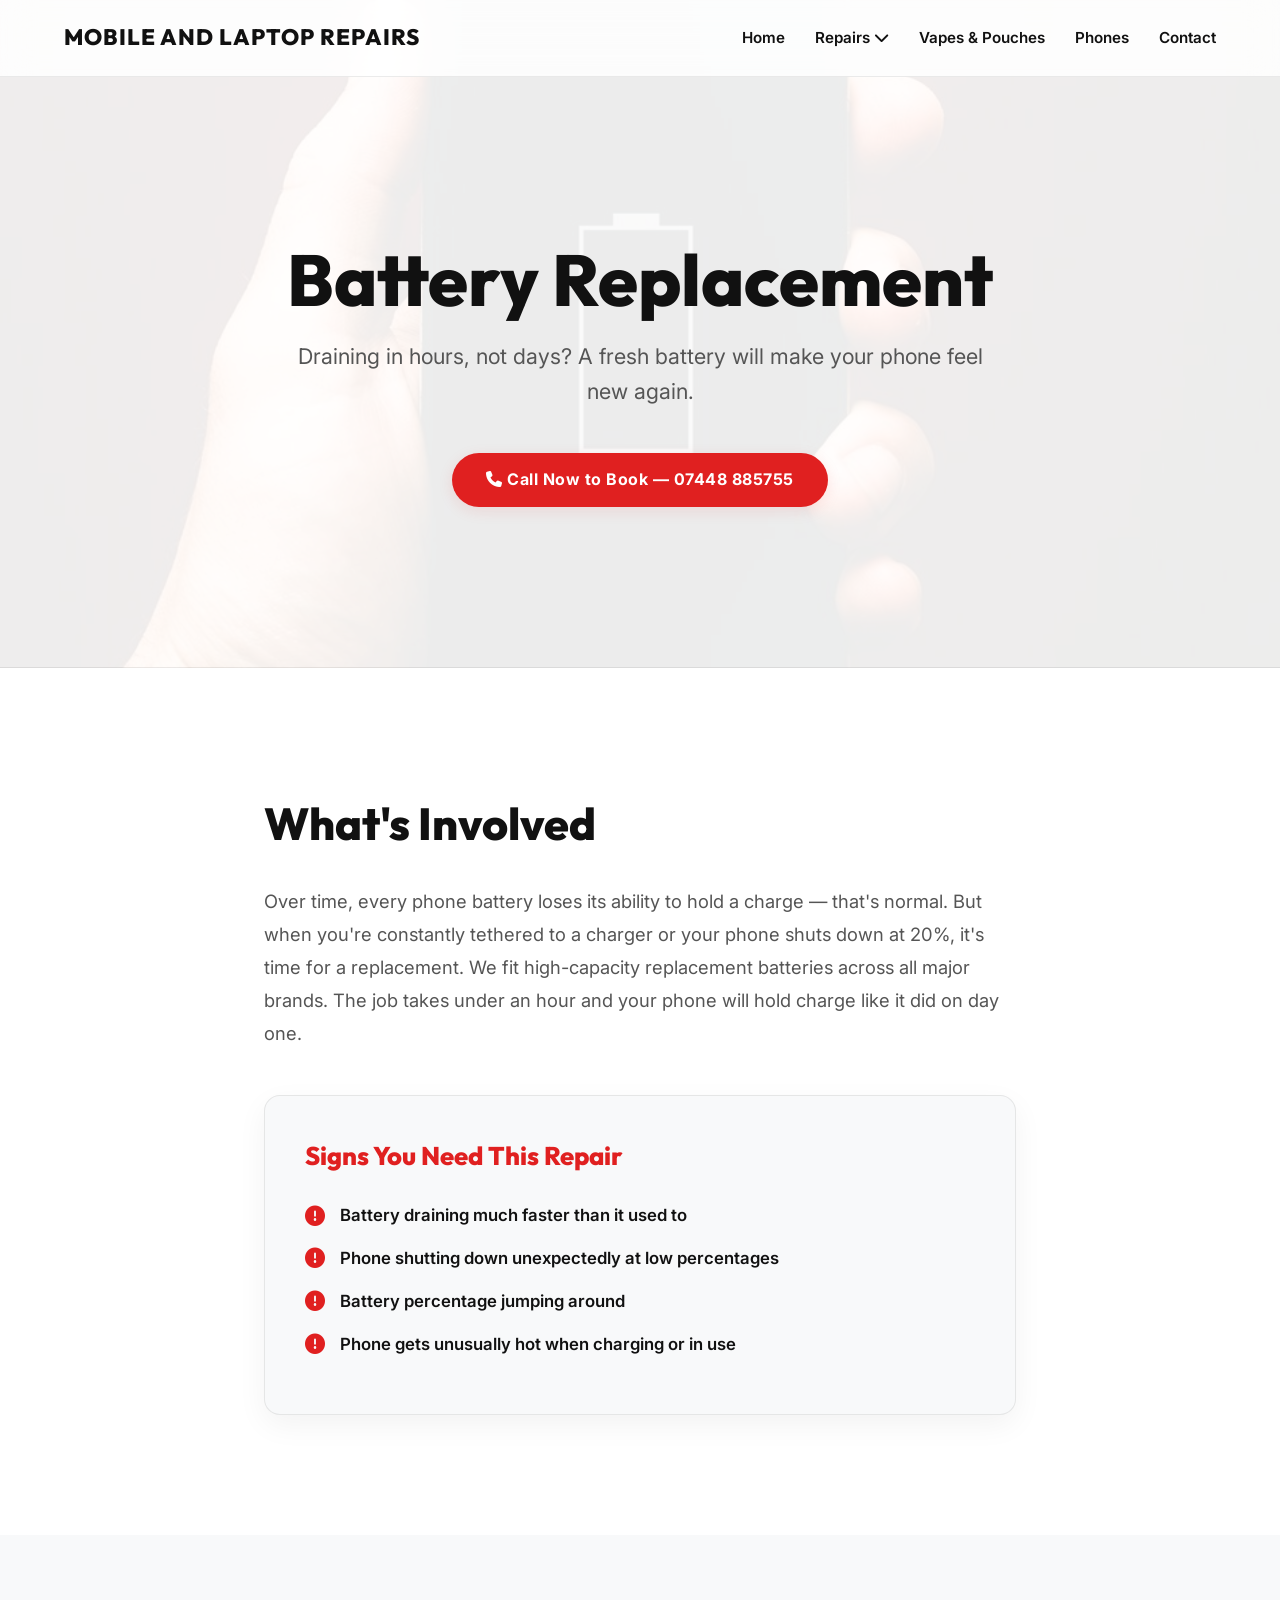
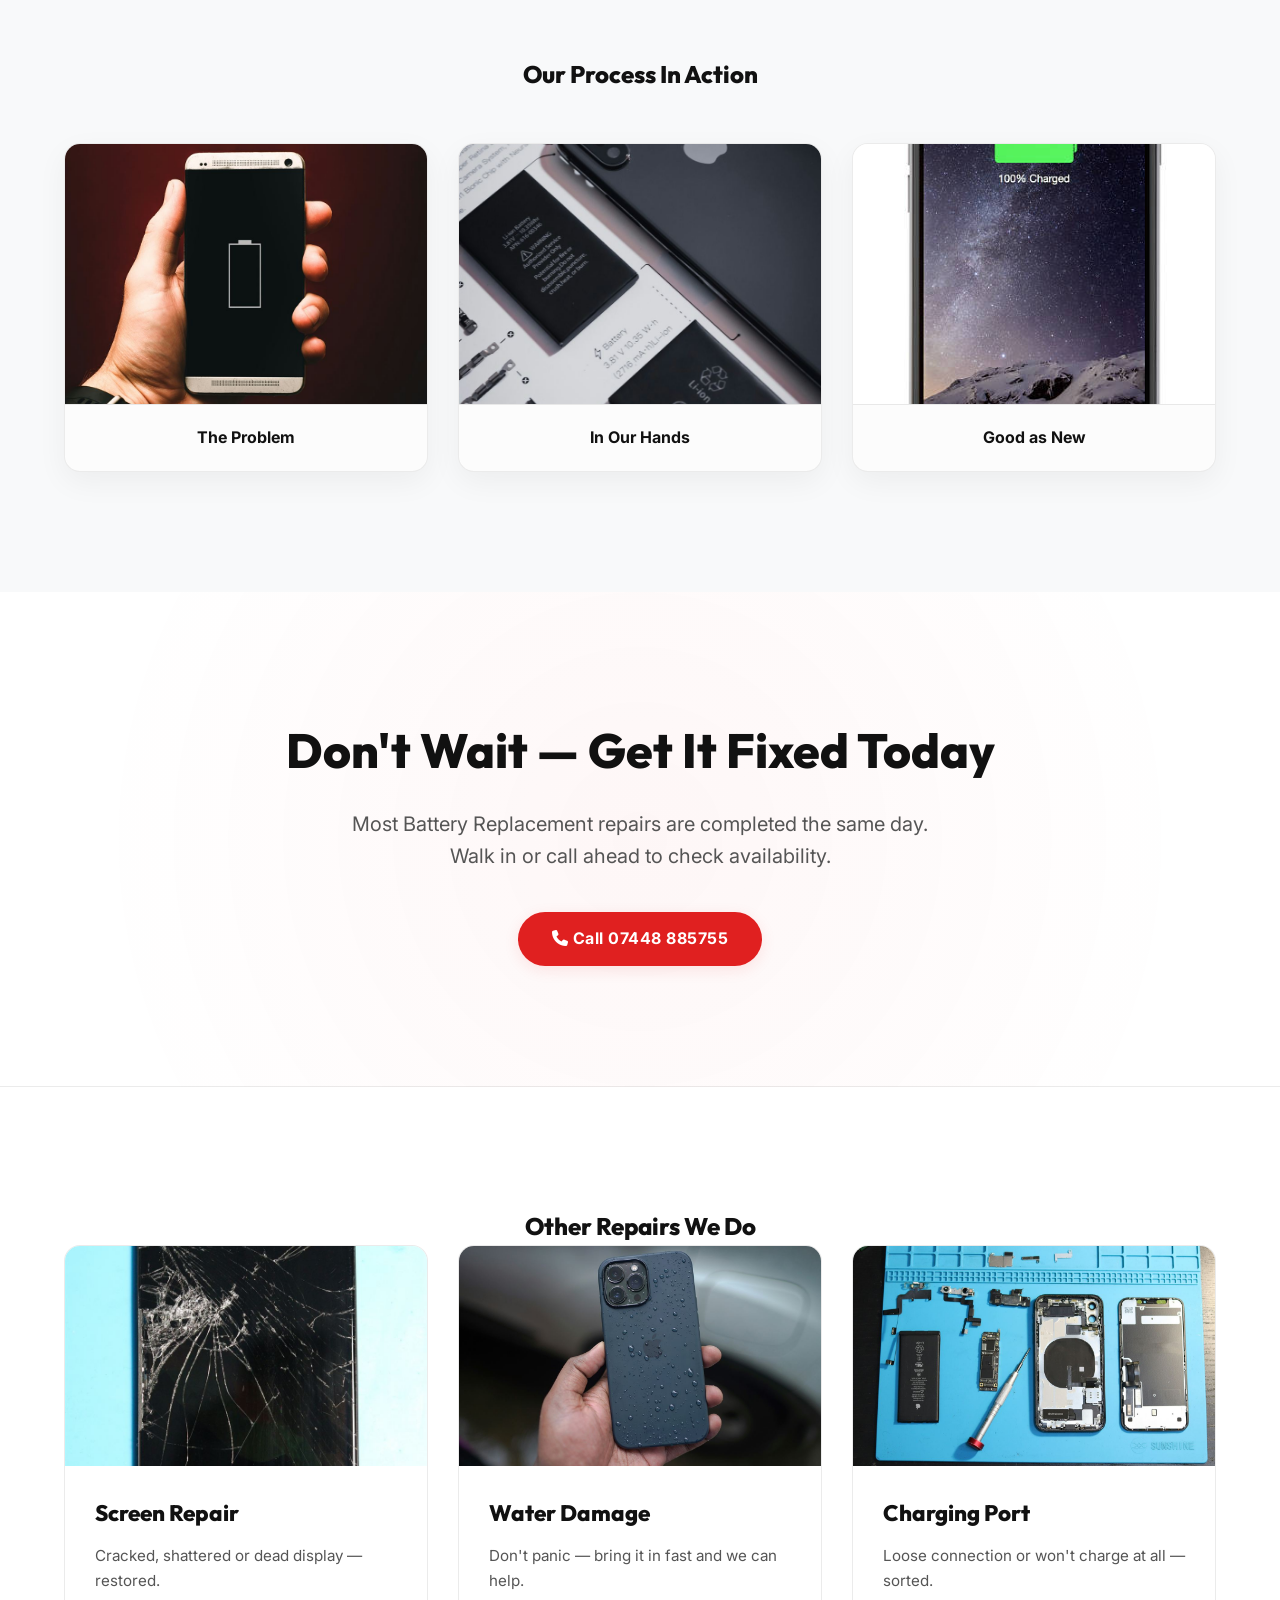
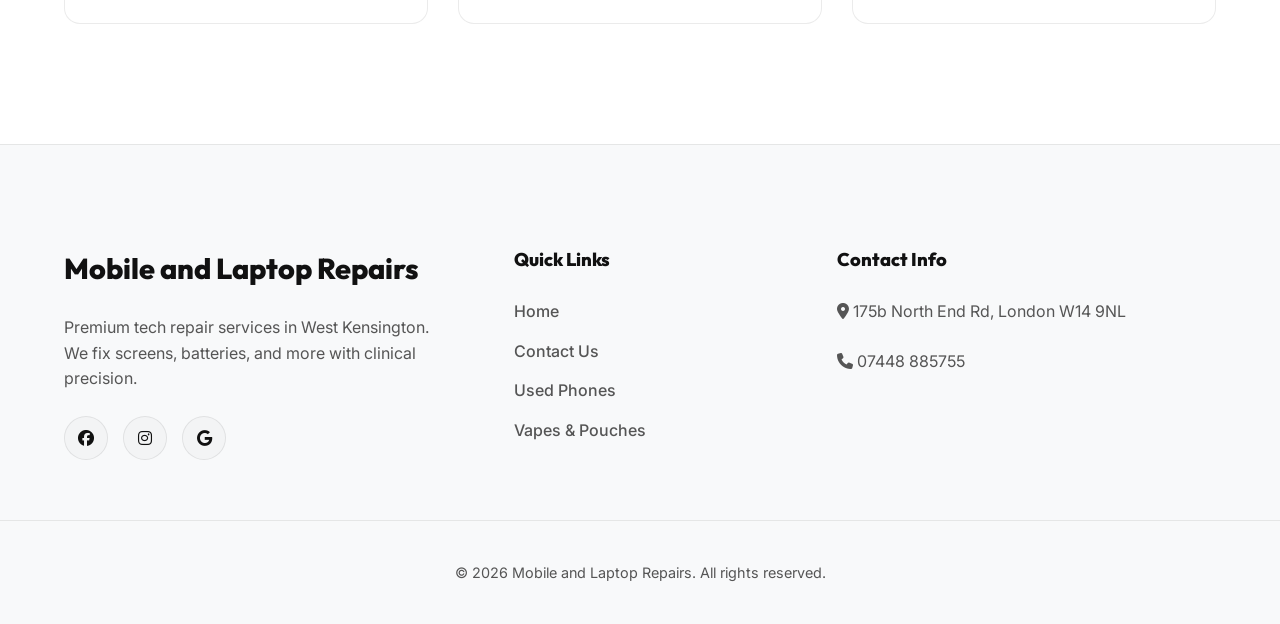
==== commit eb067ed8: "Fix redundant/out-of-place details images on service pages" ====
--- a/battery-replacement.html
+++ b/battery-replacement.html
@@ -47,7 +47,7 @@
 
     <!-- SECTION 2 — WHAT WE DO & SECTION 3 — SIGNS YOU NEED THIS REPAIR -->
     <section class="service-details">
-        <div class="container details-grid">
+        <div class="container" style="max-width: 800px;">
             <div class="details-left reveal">
                 <h2>What's Involved</h2>
                 <p class="details-body">Over time, every phone battery loses its ability to hold a charge — that's normal. But when you're constantly tethered to a charger or your phone shuts down at 20%, it's time for a replacement. We fit high-capacity replacement batteries across all major brands. The job takes under an hour and your phone will hold charge like it did on day one.</p>
@@ -58,9 +58,6 @@
                         <li><i class='fa-solid fa-circle-exclamation'></i> Battery draining much faster than it used to</li><li><i class='fa-solid fa-circle-exclamation'></i> Phone shutting down unexpectedly at low percentages</li><li><i class='fa-solid fa-circle-exclamation'></i> Battery percentage jumping around</li><li><i class='fa-solid fa-circle-exclamation'></i> Phone gets unusually hot when charging or in use</li>
                     </ul>
                 </div>
-            </div>
-            <div class="details-right reveal" style="transition-delay: 0.2s">
-                <img src="Battery fixed 100 percent.jpg" alt="Repaired device" class="details-img rounded shadow">
             </div>
         </div>
     </section>
